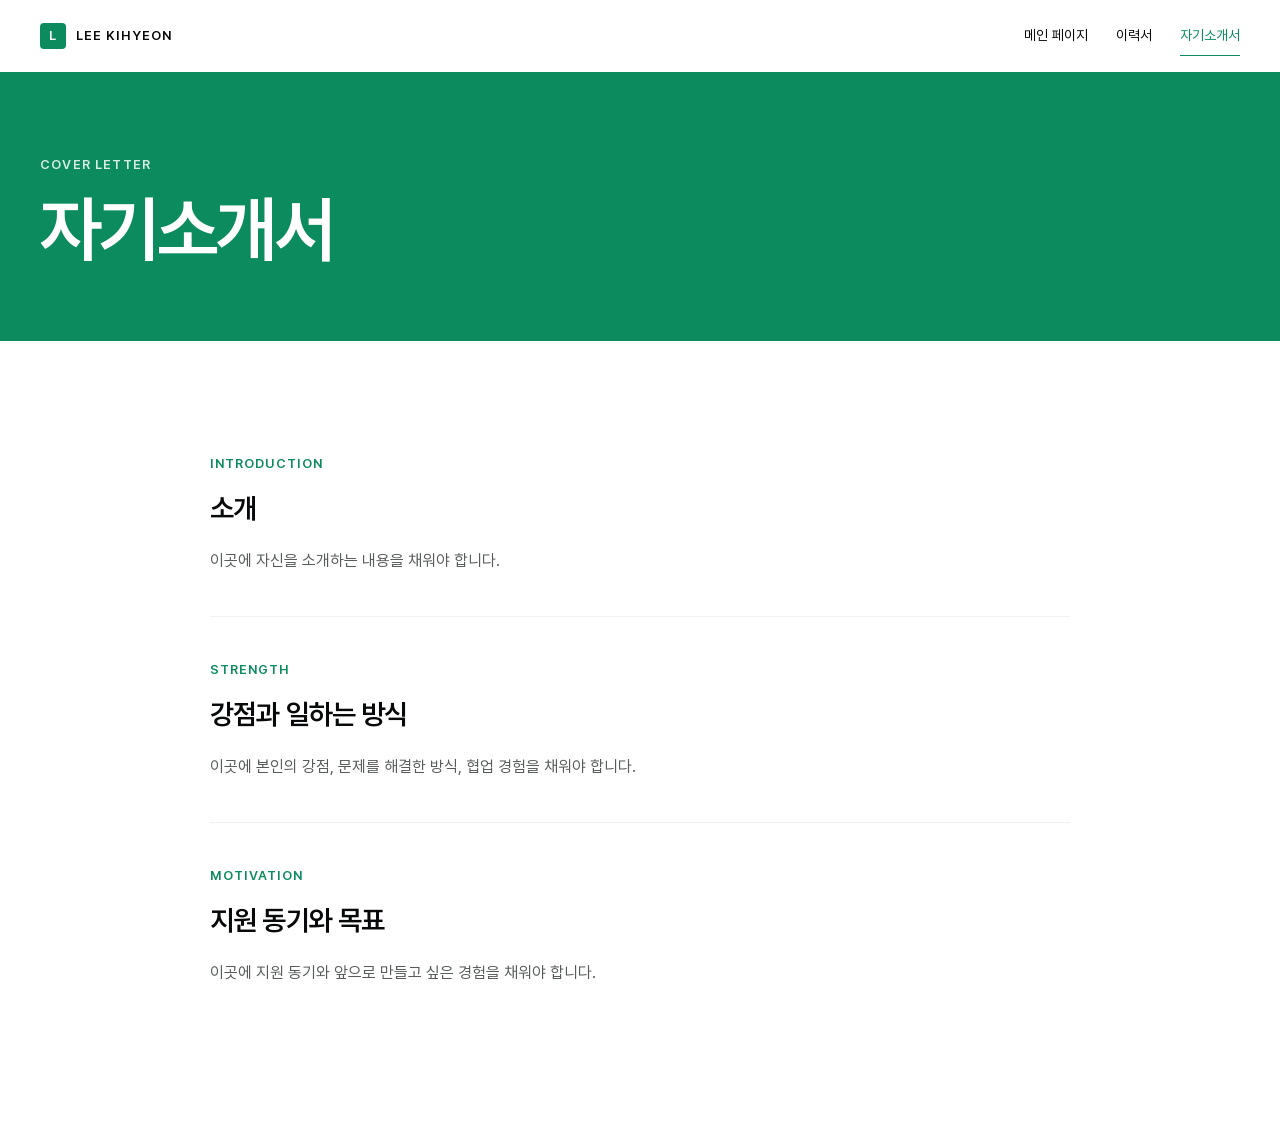
==== cover-letter.html @ 80e00951 "[MOD] 260908 두번째 섹션 수정 아이콘 추가" ====
<!doctype html>
<html lang="ko"><head><meta charset="utf-8"><meta name="viewport" content="width=device-width,initial-scale=1,viewport-fit=cover"><title>이기현 | 자기소개서</title><style>
@font-face{font-family:Pretendard;src:url("fonts/Pretendard-Regular.woff2") format("woff2");font-weight:400;font-display:swap}@font-face{font-family:Pretendard;src:url("fonts/Pretendard-SemiBold.woff2") format("woff2");font-weight:600;font-display:swap}:root{--mint:#0c8c5e;--ink:#08090a;--mist:#f2f2f2}*{box-sizing:border-box}html{-webkit-text-size-adjust:100%}body{margin:0;color:var(--ink);font:16px/1.7 Pretendard,-apple-system,BlinkMacSystemFont,"Apple SD Gothic Neo",sans-serif;word-break:keep-all}.topbar{position:sticky;top:0;z-index:4;display:flex;align-items:center;justify-content:space-between;height:72px;padding:0 max(24px,calc((100vw - 1200px)/2));background:#fff}.brand{display:flex;gap:10px;align-items:center;color:inherit;font-size:13px;font-weight:600;letter-spacing:.08em;text-decoration:none}.brand-mark{display:grid;place-items:center;width:26px;height:26px;border-radius:4px;background:var(--mint);color:#fff}nav{display:flex;gap:28px;font-size:14px;font-weight:500}nav a{padding:8px 0;border-bottom:1px solid transparent;color:inherit;text-decoration:none}nav a:hover,nav a.active{color:var(--mint);border-color:var(--mint)}.hero{padding:82px max(24px,calc((100vw - 1200px)/2)) 72px;background:var(--mint);color:#fff}.eyebrow{margin:0 0 14px;font-size:13px;font-weight:600;letter-spacing:.09em;opacity:.84}.hero h1{margin:0;font-size:clamp(44px,6vw,72px);line-height:1.1;letter-spacing:-.05em}.letter{max-width:860px;margin:0 auto;padding:112px 0}.chapter{padding:42px 0;border-top:1px solid var(--mist)}.chapter:first-child{padding-top:0;border-top:0}.chapter h2{margin:0 0 14px;font-size:28px;letter-spacing:-.03em}.chapter p{margin:0;color:#575b59}.tag{display:block;margin-bottom:10px;color:var(--mint);font-size:13px;font-weight:600;letter-spacing:.08em}@media(max-width:900px){.letter{margin:0 24px}}@media(max-width:640px){.topbar{height:62px;padding:0 20px}nav{gap:16px;font-size:13px}.hero{padding:70px 20px 56px}.letter{margin:0 20px;padding:76px 0}.chapter{padding:34px 0}}
</style></head><body>
<header class="topbar"><a class="brand" href="index.html"><span class="brand-mark">L</span><span>LEE KIHYEON</span></a><nav aria-label="페이지 이동"><a href="index.html">메인 페이지</a><a href="resume.html">이력서</a><a class="active" href="cover-letter.html">자기소개서</a></nav></header>
<main><section class="hero"><p class="eyebrow">COVER LETTER</p><h1>자기소개서</h1></section><article class="letter"><section class="chapter"><span class="tag">INTRODUCTION</span><h2>소개</h2><p>이곳에 자신을 소개하는 내용을 채워야 합니다.</p></section><section class="chapter"><span class="tag">STRENGTH</span><h2>강점과 일하는 방식</h2><p>이곳에 본인의 강점, 문제를 해결한 방식, 협업 경험을 채워야 합니다.</p></section><section class="chapter"><span class="tag">MOTIVATION</span><h2>지원 동기와 목표</h2><p>이곳에 지원 동기와 앞으로 만들고 싶은 경험을 채워야 합니다.</p></section></article></main></body></html>
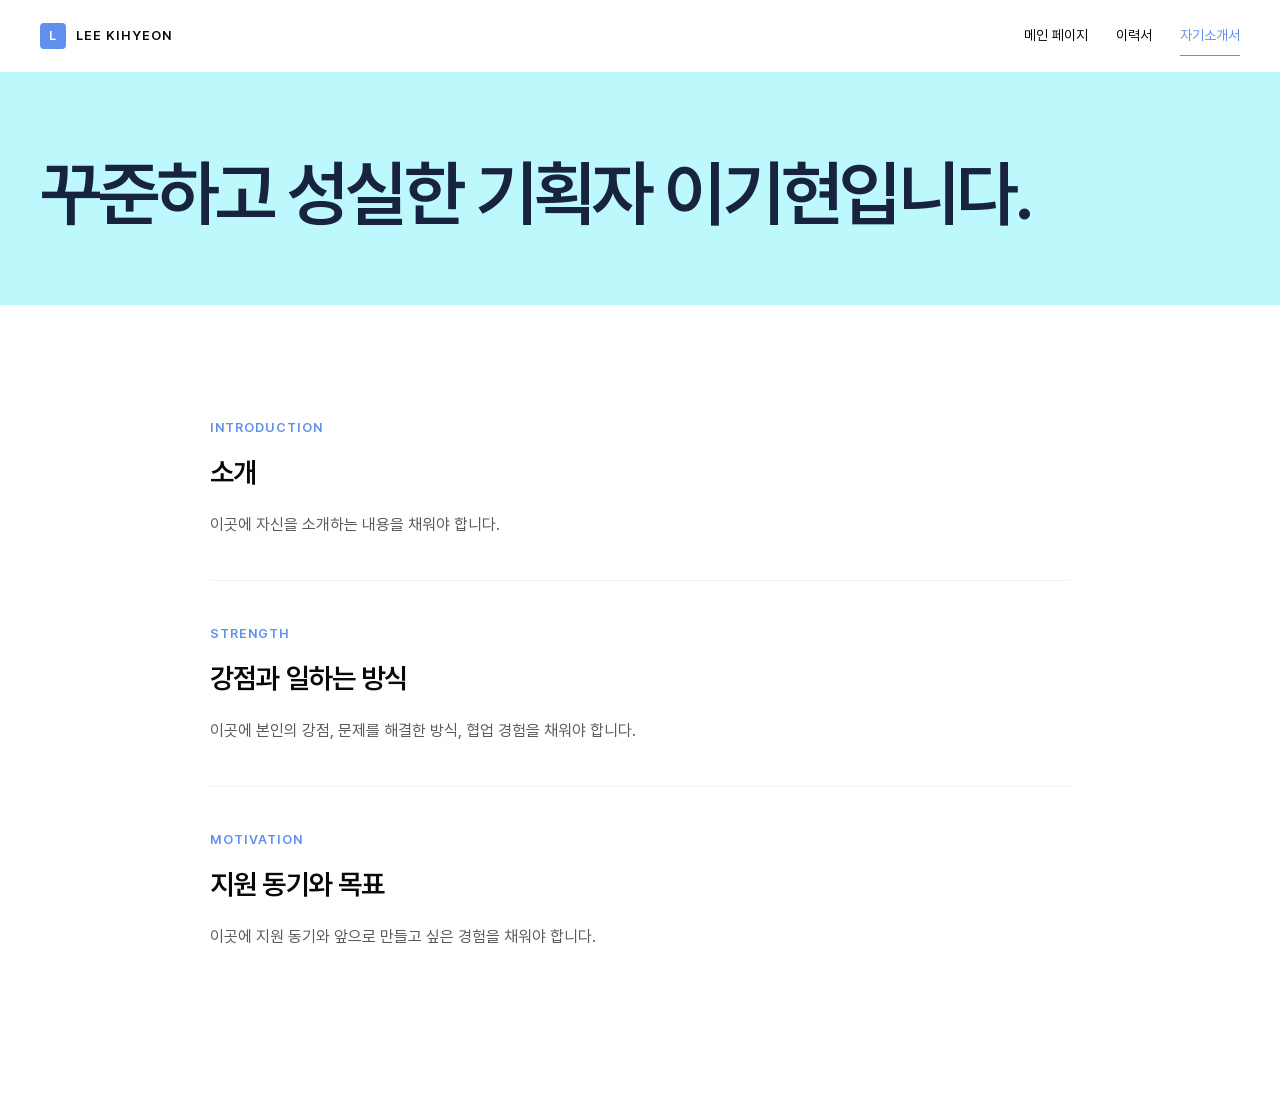
==== commit 43861dc9: "[ADD] 260908 인수인계 문서 추가 인수인계 내용 담은 문서 추가" ====
--- a/cover-letter.html
+++ b/cover-letter.html
@@ -1,6 +1,7 @@
 <!doctype html>
+<style>:root{--mint:#5F90F0}.hero{background:#BDF8FC;color:#17233F}.hero p:last-child{opacity:.72}</style>
 <html lang="ko"><head><meta charset="utf-8"><meta name="viewport" content="width=device-width,initial-scale=1,viewport-fit=cover"><title>이기현 | 자기소개서</title><style>
-@font-face{font-family:Pretendard;src:url("fonts/Pretendard-Regular.woff2") format("woff2");font-weight:400;font-display:swap}@font-face{font-family:Pretendard;src:url("fonts/Pretendard-SemiBold.woff2") format("woff2");font-weight:600;font-display:swap}:root{--mint:#0c8c5e;--ink:#08090a;--mist:#f2f2f2}*{box-sizing:border-box}html{-webkit-text-size-adjust:100%}body{margin:0;color:var(--ink);font:16px/1.7 Pretendard,-apple-system,BlinkMacSystemFont,"Apple SD Gothic Neo",sans-serif;word-break:keep-all}.topbar{position:sticky;top:0;z-index:4;display:flex;align-items:center;justify-content:space-between;height:72px;padding:0 max(24px,calc((100vw - 1200px)/2));background:#fff}.brand{display:flex;gap:10px;align-items:center;color:inherit;font-size:13px;font-weight:600;letter-spacing:.08em;text-decoration:none}.brand-mark{display:grid;place-items:center;width:26px;height:26px;border-radius:4px;background:var(--mint);color:#fff}nav{display:flex;gap:28px;font-size:14px;font-weight:500}nav a{padding:8px 0;border-bottom:1px solid transparent;color:inherit;text-decoration:none}nav a:hover,nav a.active{color:var(--mint);border-color:var(--mint)}.hero{padding:82px max(24px,calc((100vw - 1200px)/2)) 72px;background:var(--mint);color:#fff}.eyebrow{margin:0 0 14px;font-size:13px;font-weight:600;letter-spacing:.09em;opacity:.84}.hero h1{margin:0;font-size:clamp(44px,6vw,72px);line-height:1.1;letter-spacing:-.05em}.letter{max-width:860px;margin:0 auto;padding:112px 0}.chapter{padding:42px 0;border-top:1px solid var(--mist)}.chapter:first-child{padding-top:0;border-top:0}.chapter h2{margin:0 0 14px;font-size:28px;letter-spacing:-.03em}.chapter p{margin:0;color:#575b59}.tag{display:block;margin-bottom:10px;color:var(--mint);font-size:13px;font-weight:600;letter-spacing:.08em}@media(max-width:900px){.letter{margin:0 24px}}@media(max-width:640px){.topbar{height:62px;padding:0 20px}nav{gap:16px;font-size:13px}.hero{padding:70px 20px 56px}.letter{margin:0 20px;padding:76px 0}.chapter{padding:34px 0}}
-</style></head><body>
+@font-face{font-family:Pretendard;src:url("fonts/Pretendard-Regular.woff2") format("woff2");font-weight:400;font-display:swap}@font-face{font-family:Pretendard;src:url("fonts/Pretendard-SemiBold.woff2") format("woff2");font-weight:600;font-display:swap}:root{--mint:#5F90F0;--ink:#08090a;--mist:#f2f2f2}*{box-sizing:border-box}html{-webkit-text-size-adjust:100%}body{margin:0;color:var(--ink);font:16px/1.7 Pretendard,-apple-system,BlinkMacSystemFont,"Apple SD Gothic Neo",sans-serif;word-break:keep-all}.topbar{position:sticky;top:0;z-index:4;display:flex;align-items:center;justify-content:space-between;height:72px;padding:0 max(24px,calc((100vw - 1200px)/2));background:#fff}.brand{display:flex;gap:10px;align-items:center;color:inherit;font-size:13px;font-weight:600;letter-spacing:.08em;text-decoration:none}.brand-mark{display:grid;place-items:center;width:26px;height:26px;border-radius:4px;background:var(--mint);color:#fff}nav{display:flex;gap:28px;font-size:14px;font-weight:500}nav a{padding:8px 0;border-bottom:1px solid transparent;color:inherit;text-decoration:none}nav a:hover,nav a.active{color:var(--mint);border-color:var(--mint)}.hero{padding:82px max(24px,calc((100vw - 1200px)/2)) 72px;background:var(--mint);color:#fff}.eyebrow{margin:0 0 14px;font-size:13px;font-weight:600;letter-spacing:.09em;opacity:.84}.hero h1{margin:0;font-size:clamp(44px,6vw,72px);line-height:1.1;letter-spacing:-.05em}.letter{max-width:860px;margin:0 auto;padding:112px 0}.chapter{padding:42px 0;border-top:1px solid var(--mist)}.chapter:first-child{padding-top:0;border-top:0}.chapter h2{margin:0 0 14px;font-size:28px;letter-spacing:-.03em}.chapter p{margin:0;color:#575b59}.tag{display:block;margin-bottom:10px;color:var(--mint);font-size:13px;font-weight:600;letter-spacing:.08em}@media(max-width:900px){.letter{margin:0 24px}}@media(max-width:640px){.topbar{height:62px;padding:0 20px}nav{gap:16px;font-size:13px}.hero{padding:70px 20px 56px}.letter{margin:0 20px;padding:76px 0}.chapter{padding:34px 0}}
+.hero{background:#BDF8FC;color:#17233F}.hero p:last-child{opacity:.72}</style></head><body>
 <header class="topbar"><a class="brand" href="index.html"><span class="brand-mark">L</span><span>LEE KIHYEON</span></a><nav aria-label="페이지 이동"><a href="index.html">메인 페이지</a><a href="resume.html">이력서</a><a class="active" href="cover-letter.html">자기소개서</a></nav></header>
-<main><section class="hero"><p class="eyebrow">COVER LETTER</p><h1>자기소개서</h1></section><article class="letter"><section class="chapter"><span class="tag">INTRODUCTION</span><h2>소개</h2><p>이곳에 자신을 소개하는 내용을 채워야 합니다.</p></section><section class="chapter"><span class="tag">STRENGTH</span><h2>강점과 일하는 방식</h2><p>이곳에 본인의 강점, 문제를 해결한 방식, 협업 경험을 채워야 합니다.</p></section><section class="chapter"><span class="tag">MOTIVATION</span><h2>지원 동기와 목표</h2><p>이곳에 지원 동기와 앞으로 만들고 싶은 경험을 채워야 합니다.</p></section></article></main></body></html>
+<main><section class="hero"><h1>꾸준하고 성실한 기획자 이기현입니다.</h1></section><article class="letter"><section class="chapter"><span class="tag">INTRODUCTION</span><h2>소개</h2><p>이곳에 자신을 소개하는 내용을 채워야 합니다.</p></section><section class="chapter"><span class="tag">STRENGTH</span><h2>강점과 일하는 방식</h2><p>이곳에 본인의 강점, 문제를 해결한 방식, 협업 경험을 채워야 합니다.</p></section><section class="chapter"><span class="tag">MOTIVATION</span><h2>지원 동기와 목표</h2><p>이곳에 지원 동기와 앞으로 만들고 싶은 경험을 채워야 합니다.</p></section></article></main></body></html>
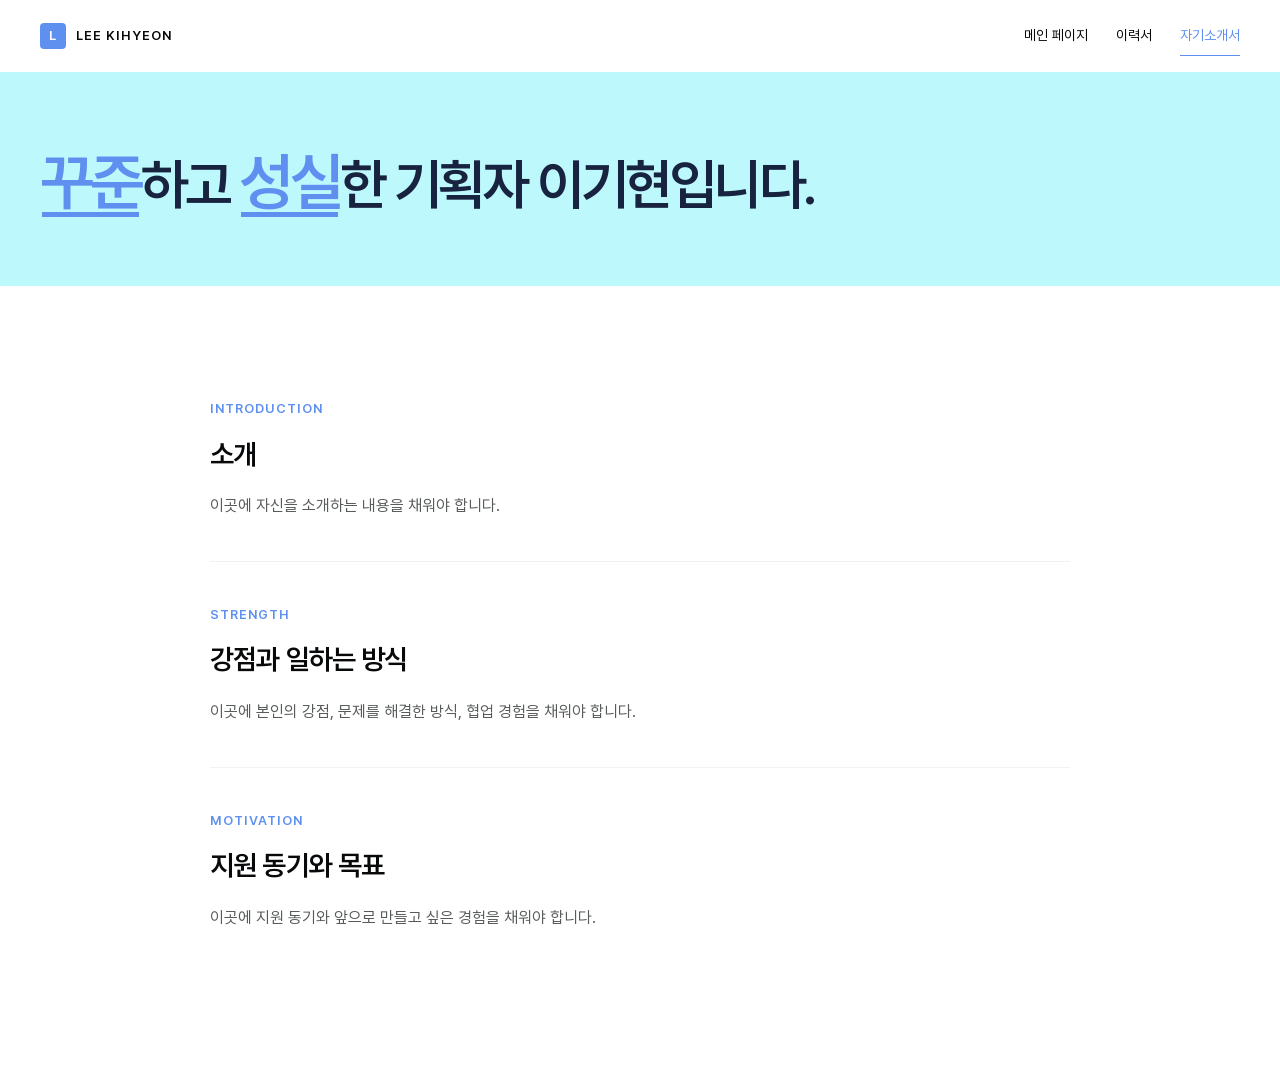
==== commit adf9399d: "[MOD] 260911 자기소개서 첫 문장 수정" ====
--- a/cover-letter.html
+++ b/cover-letter.html
@@ -2,6 +2,6 @@
 <style>:root{--mint:#5F90F0}.hero{background:#BDF8FC;color:#17233F}.hero p:last-child{opacity:.72}</style>
 <html lang="ko"><head><meta charset="utf-8"><meta name="viewport" content="width=device-width,initial-scale=1,viewport-fit=cover"><title>이기현 | 자기소개서</title><style>
 @font-face{font-family:Pretendard;src:url("fonts/Pretendard-Regular.woff2") format("woff2");font-weight:400;font-display:swap}@font-face{font-family:Pretendard;src:url("fonts/Pretendard-SemiBold.woff2") format("woff2");font-weight:600;font-display:swap}:root{--mint:#5F90F0;--ink:#08090a;--mist:#f2f2f2}*{box-sizing:border-box}html{-webkit-text-size-adjust:100%}body{margin:0;color:var(--ink);font:16px/1.7 Pretendard,-apple-system,BlinkMacSystemFont,"Apple SD Gothic Neo",sans-serif;word-break:keep-all}.topbar{position:sticky;top:0;z-index:4;display:flex;align-items:center;justify-content:space-between;height:72px;padding:0 max(24px,calc((100vw - 1200px)/2));background:#fff}.brand{display:flex;gap:10px;align-items:center;color:inherit;font-size:13px;font-weight:600;letter-spacing:.08em;text-decoration:none}.brand-mark{display:grid;place-items:center;width:26px;height:26px;border-radius:4px;background:var(--mint);color:#fff}nav{display:flex;gap:28px;font-size:14px;font-weight:500}nav a{padding:8px 0;border-bottom:1px solid transparent;color:inherit;text-decoration:none}nav a:hover,nav a.active{color:var(--mint);border-color:var(--mint)}.hero{padding:82px max(24px,calc((100vw - 1200px)/2)) 72px;background:var(--mint);color:#fff}.eyebrow{margin:0 0 14px;font-size:13px;font-weight:600;letter-spacing:.09em;opacity:.84}.hero h1{margin:0;font-size:clamp(44px,6vw,72px);line-height:1.1;letter-spacing:-.05em}.letter{max-width:860px;margin:0 auto;padding:112px 0}.chapter{padding:42px 0;border-top:1px solid var(--mist)}.chapter:first-child{padding-top:0;border-top:0}.chapter h2{margin:0 0 14px;font-size:28px;letter-spacing:-.03em}.chapter p{margin:0;color:#575b59}.tag{display:block;margin-bottom:10px;color:var(--mint);font-size:13px;font-weight:600;letter-spacing:.08em}@media(max-width:900px){.letter{margin:0 24px}}@media(max-width:640px){.topbar{height:62px;padding:0 20px}nav{gap:16px;font-size:13px}.hero{padding:70px 20px 56px}.letter{margin:0 20px;padding:76px 0}.chapter{padding:34px 0}}
-.hero{background:#BDF8FC;color:#17233F}.hero p:last-child{opacity:.72}</style></head><body>
+.hero{background:#BDF8FC;color:#17233F}.hero p:last-child{opacity:.72}.hero h1{max-width:none;font-size:clamp(15px,4.3vw,64px);font-weight:600;line-height:1.08;letter-spacing:-.065em;white-space:nowrap}.hero h1 em{position:relative;display:inline-block;color:#5F90F0;font-size:calc(1em + 8px);font-style:normal;line-height:.9}.hero h1 em:after{position:absolute;right:2px;bottom:-6px;left:2px;height:5px;background:#5F90F0;content:""}</style></head><body>
 <header class="topbar"><a class="brand" href="index.html"><span class="brand-mark">L</span><span>LEE KIHYEON</span></a><nav aria-label="페이지 이동"><a href="index.html">메인 페이지</a><a href="resume.html">이력서</a><a class="active" href="cover-letter.html">자기소개서</a></nav></header>
-<main><section class="hero"><h1>꾸준하고 성실한 기획자 이기현입니다.</h1></section><article class="letter"><section class="chapter"><span class="tag">INTRODUCTION</span><h2>소개</h2><p>이곳에 자신을 소개하는 내용을 채워야 합니다.</p></section><section class="chapter"><span class="tag">STRENGTH</span><h2>강점과 일하는 방식</h2><p>이곳에 본인의 강점, 문제를 해결한 방식, 협업 경험을 채워야 합니다.</p></section><section class="chapter"><span class="tag">MOTIVATION</span><h2>지원 동기와 목표</h2><p>이곳에 지원 동기와 앞으로 만들고 싶은 경험을 채워야 합니다.</p></section></article></main></body></html>
+<main><section class="hero"><h1><em>꾸준</em>하고 <em>성실</em>한 기획자 이기현입니다.</h1></section><article class="letter"><section class="chapter"><span class="tag">INTRODUCTION</span><h2>소개</h2><p>이곳에 자신을 소개하는 내용을 채워야 합니다.</p></section><section class="chapter"><span class="tag">STRENGTH</span><h2>강점과 일하는 방식</h2><p>이곳에 본인의 강점, 문제를 해결한 방식, 협업 경험을 채워야 합니다.</p></section><section class="chapter"><span class="tag">MOTIVATION</span><h2>지원 동기와 목표</h2><p>이곳에 지원 동기와 앞으로 만들고 싶은 경험을 채워야 합니다.</p></section></article></main></body></html>
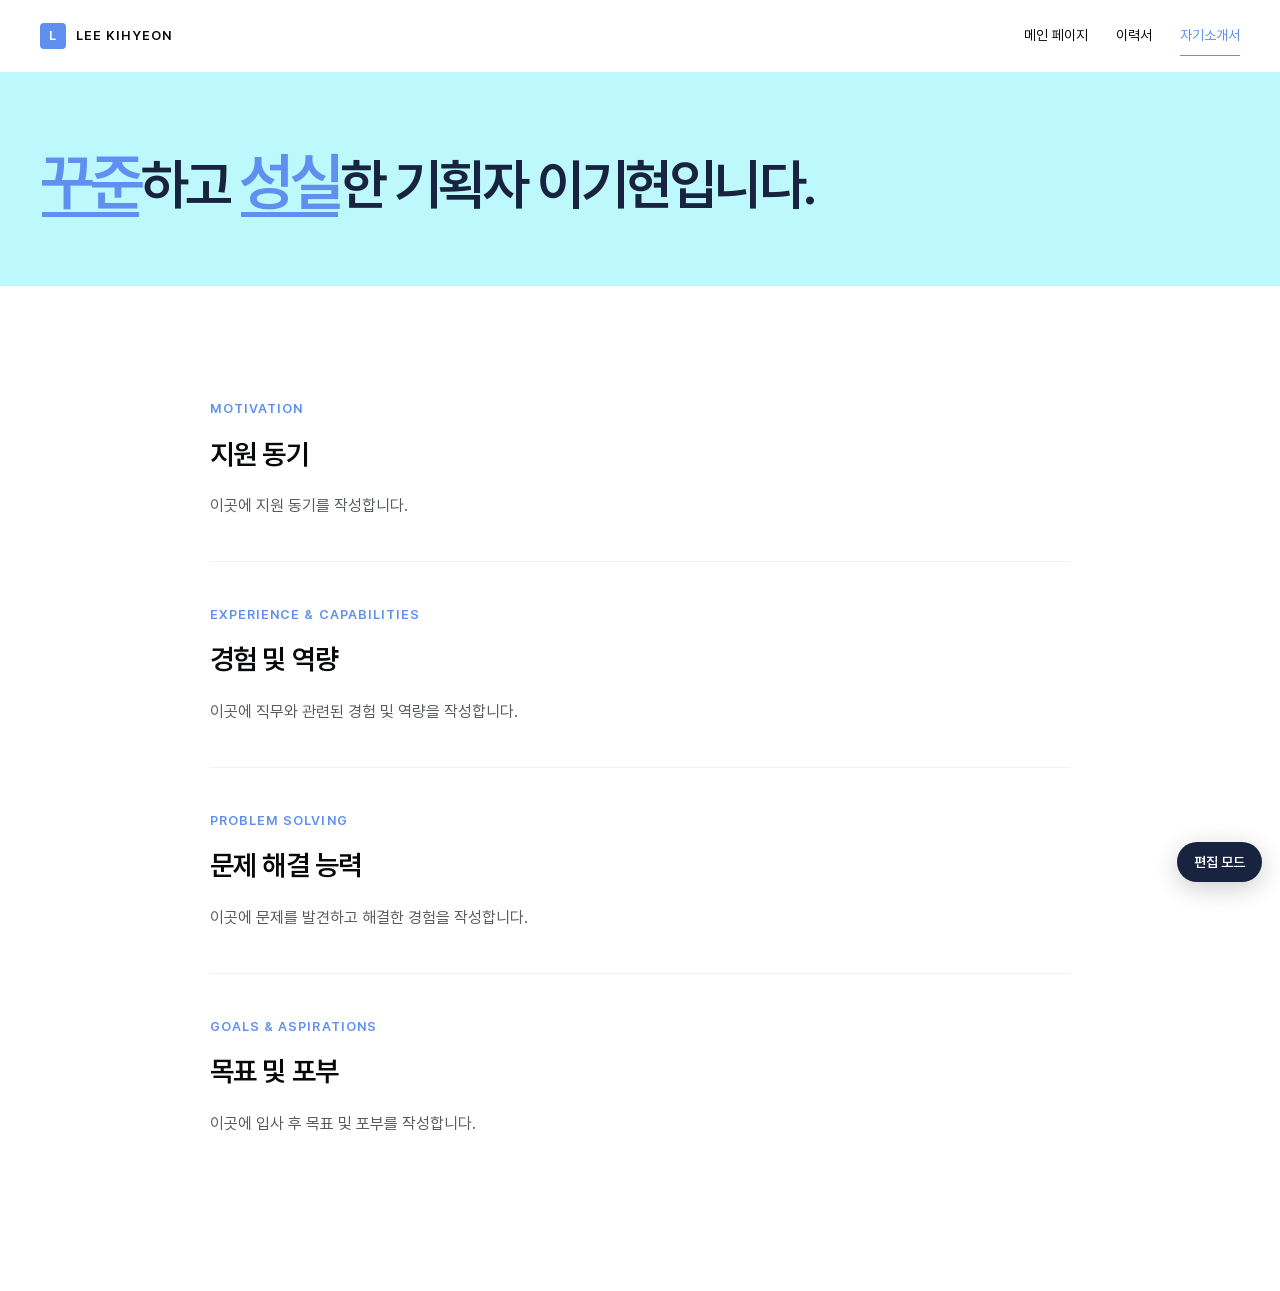
==== commit b77f3960: "[ADD] 260911 편집모드" ====
--- a/cover-letter.html
+++ b/cover-letter.html
@@ -2,6 +2,6 @@
 <style>:root{--mint:#5F90F0}.hero{background:#BDF8FC;color:#17233F}.hero p:last-child{opacity:.72}</style>
 <html lang="ko"><head><meta charset="utf-8"><meta name="viewport" content="width=device-width,initial-scale=1,viewport-fit=cover"><title>이기현 | 자기소개서</title><style>
 @font-face{font-family:Pretendard;src:url("fonts/Pretendard-Regular.woff2") format("woff2");font-weight:400;font-display:swap}@font-face{font-family:Pretendard;src:url("fonts/Pretendard-SemiBold.woff2") format("woff2");font-weight:600;font-display:swap}:root{--mint:#5F90F0;--ink:#08090a;--mist:#f2f2f2}*{box-sizing:border-box}html{-webkit-text-size-adjust:100%}body{margin:0;color:var(--ink);font:16px/1.7 Pretendard,-apple-system,BlinkMacSystemFont,"Apple SD Gothic Neo",sans-serif;word-break:keep-all}.topbar{position:sticky;top:0;z-index:4;display:flex;align-items:center;justify-content:space-between;height:72px;padding:0 max(24px,calc((100vw - 1200px)/2));background:#fff}.brand{display:flex;gap:10px;align-items:center;color:inherit;font-size:13px;font-weight:600;letter-spacing:.08em;text-decoration:none}.brand-mark{display:grid;place-items:center;width:26px;height:26px;border-radius:4px;background:var(--mint);color:#fff}nav{display:flex;gap:28px;font-size:14px;font-weight:500}nav a{padding:8px 0;border-bottom:1px solid transparent;color:inherit;text-decoration:none}nav a:hover,nav a.active{color:var(--mint);border-color:var(--mint)}.hero{padding:82px max(24px,calc((100vw - 1200px)/2)) 72px;background:var(--mint);color:#fff}.eyebrow{margin:0 0 14px;font-size:13px;font-weight:600;letter-spacing:.09em;opacity:.84}.hero h1{margin:0;font-size:clamp(44px,6vw,72px);line-height:1.1;letter-spacing:-.05em}.letter{max-width:860px;margin:0 auto;padding:112px 0}.chapter{padding:42px 0;border-top:1px solid var(--mist)}.chapter:first-child{padding-top:0;border-top:0}.chapter h2{margin:0 0 14px;font-size:28px;letter-spacing:-.03em}.chapter p{margin:0;color:#575b59}.tag{display:block;margin-bottom:10px;color:var(--mint);font-size:13px;font-weight:600;letter-spacing:.08em}@media(max-width:900px){.letter{margin:0 24px}}@media(max-width:640px){.topbar{height:62px;padding:0 20px}nav{gap:16px;font-size:13px}.hero{padding:70px 20px 56px}.letter{margin:0 20px;padding:76px 0}.chapter{padding:34px 0}}
-.hero{background:#BDF8FC;color:#17233F}.hero p:last-child{opacity:.72}.hero h1{max-width:none;font-size:clamp(15px,4.3vw,64px);font-weight:600;line-height:1.08;letter-spacing:-.065em;white-space:nowrap}.hero h1 em{position:relative;display:inline-block;color:#5F90F0;font-size:calc(1em + 8px);font-style:normal;line-height:.9}.hero h1 em:after{position:absolute;right:2px;bottom:-6px;left:2px;height:5px;background:#5F90F0;content:""}</style></head><body>
+.hero{background:#BDF8FC;color:#17233F}.hero p:last-child{opacity:.72}.hero h1{max-width:none;font-size:clamp(15px,4.3vw,64px);font-weight:600;line-height:1.08;letter-spacing:-.065em;white-space:nowrap}.hero h1 em{position:relative;display:inline-block;color:#5F90F0;font-size:calc(1em + 8px);font-style:normal;line-height:.9}.hero h1 em:after{position:absolute;right:2px;bottom:-6px;left:2px;height:5px;background:#5F90F0;content:""}</style><link rel="stylesheet" href="editor.css"></head><body>
 <header class="topbar"><a class="brand" href="index.html"><span class="brand-mark">L</span><span>LEE KIHYEON</span></a><nav aria-label="페이지 이동"><a href="index.html">메인 페이지</a><a href="resume.html">이력서</a><a class="active" href="cover-letter.html">자기소개서</a></nav></header>
-<main><section class="hero"><h1><em>꾸준</em>하고 <em>성실</em>한 기획자 이기현입니다.</h1></section><article class="letter"><section class="chapter"><span class="tag">INTRODUCTION</span><h2>소개</h2><p>이곳에 자신을 소개하는 내용을 채워야 합니다.</p></section><section class="chapter"><span class="tag">STRENGTH</span><h2>강점과 일하는 방식</h2><p>이곳에 본인의 강점, 문제를 해결한 방식, 협업 경험을 채워야 합니다.</p></section><section class="chapter"><span class="tag">MOTIVATION</span><h2>지원 동기와 목표</h2><p>이곳에 지원 동기와 앞으로 만들고 싶은 경험을 채워야 합니다.</p></section></article></main></body></html>
+<main><section class="hero"><h1><em>꾸준</em>하고 <em>성실</em>한 기획자 이기현입니다.</h1></section><article class="letter"><section class="chapter"><span class="tag">MOTIVATION</span><h2>지원 동기</h2><p>이곳에 지원 동기를 작성합니다.</p></section><section class="chapter"><span class="tag">EXPERIENCE &amp; CAPABILITIES</span><h2>경험 및 역량</h2><p>이곳에 직무와 관련된 경험 및 역량을 작성합니다.</p></section><section class="chapter"><span class="tag">PROBLEM SOLVING</span><h2>문제 해결 능력</h2><p>이곳에 문제를 발견하고 해결한 경험을 작성합니다.</p></section><section class="chapter"><span class="tag">GOALS &amp; ASPIRATIONS</span><h2>목표 및 포부</h2><p>이곳에 입사 후 목표 및 포부를 작성합니다.</p></section></article></main><script src="editor.js"></script></body></html>
--- a/editor.css
+++ b/editor.css
@@ -0,0 +1 @@
+.editor-toggle{position:fixed;right:18px;bottom:18px;z-index:10001;padding:12px 17px;border:0;border-radius:999px;background:#17233f;color:#fff;font:600 14px Pretendard,sans-serif;box-shadow:0 6px 24px #0003;cursor:pointer}.editor-panel{position:fixed;right:18px;bottom:72px;z-index:10000;display:none;width:min(370px,calc(100vw - 24px));max-height:calc(100vh - 96px);overflow:auto;padding:16px;border:1px solid #d9e3f6;border-radius:15px;background:#fffe;box-shadow:0 16px 45px #17233f33;color:#17233f;font:14px/1.35 Pretendard,sans-serif}.editor-on .editor-panel{display:block}.editor-head{display:flex;justify-content:space-between;gap:10px}.editor-controls{display:grid;grid-template-columns:repeat(3,1fr);gap:8px;margin-top:11px;padding-top:11px;border-top:1px solid #e5eaf3}.editor-panel button,.editor-panel input,.editor-panel select{box-sizing:border-box;width:100%;height:36px;border:1px solid #cbd7eb;border-radius:8px;background:#fff;color:#17233f;font:inherit}.editor-panel button{cursor:pointer}.editor-panel label{display:grid;gap:3px;color:#667085;font-size:11px}.editor-panel input[type=color]{padding:3px}.editor-panel input[type=file]{display:none}.editor-help,.editor-message{margin:9px 0 0;color:#667085;font-size:11px}.editor-message{min-height:15px;color:#356fdc}.editor-on [data-editable]{outline:1px dashed #5f90f077;outline-offset:3px;cursor:text}.editor-on .editor-selected{outline:3px solid #5f90f0!important;outline-offset:4px!important}.editor-on .editor-layout{resize:both;overflow:auto}.editor-image{display:block;max-width:100%;height:auto;margin:12px 0}.editor-danger{color:#b42318!important}@media(max-width:640px){.editor-toggle{right:12px;bottom:12px}.editor-panel{right:12px;bottom:64px}}
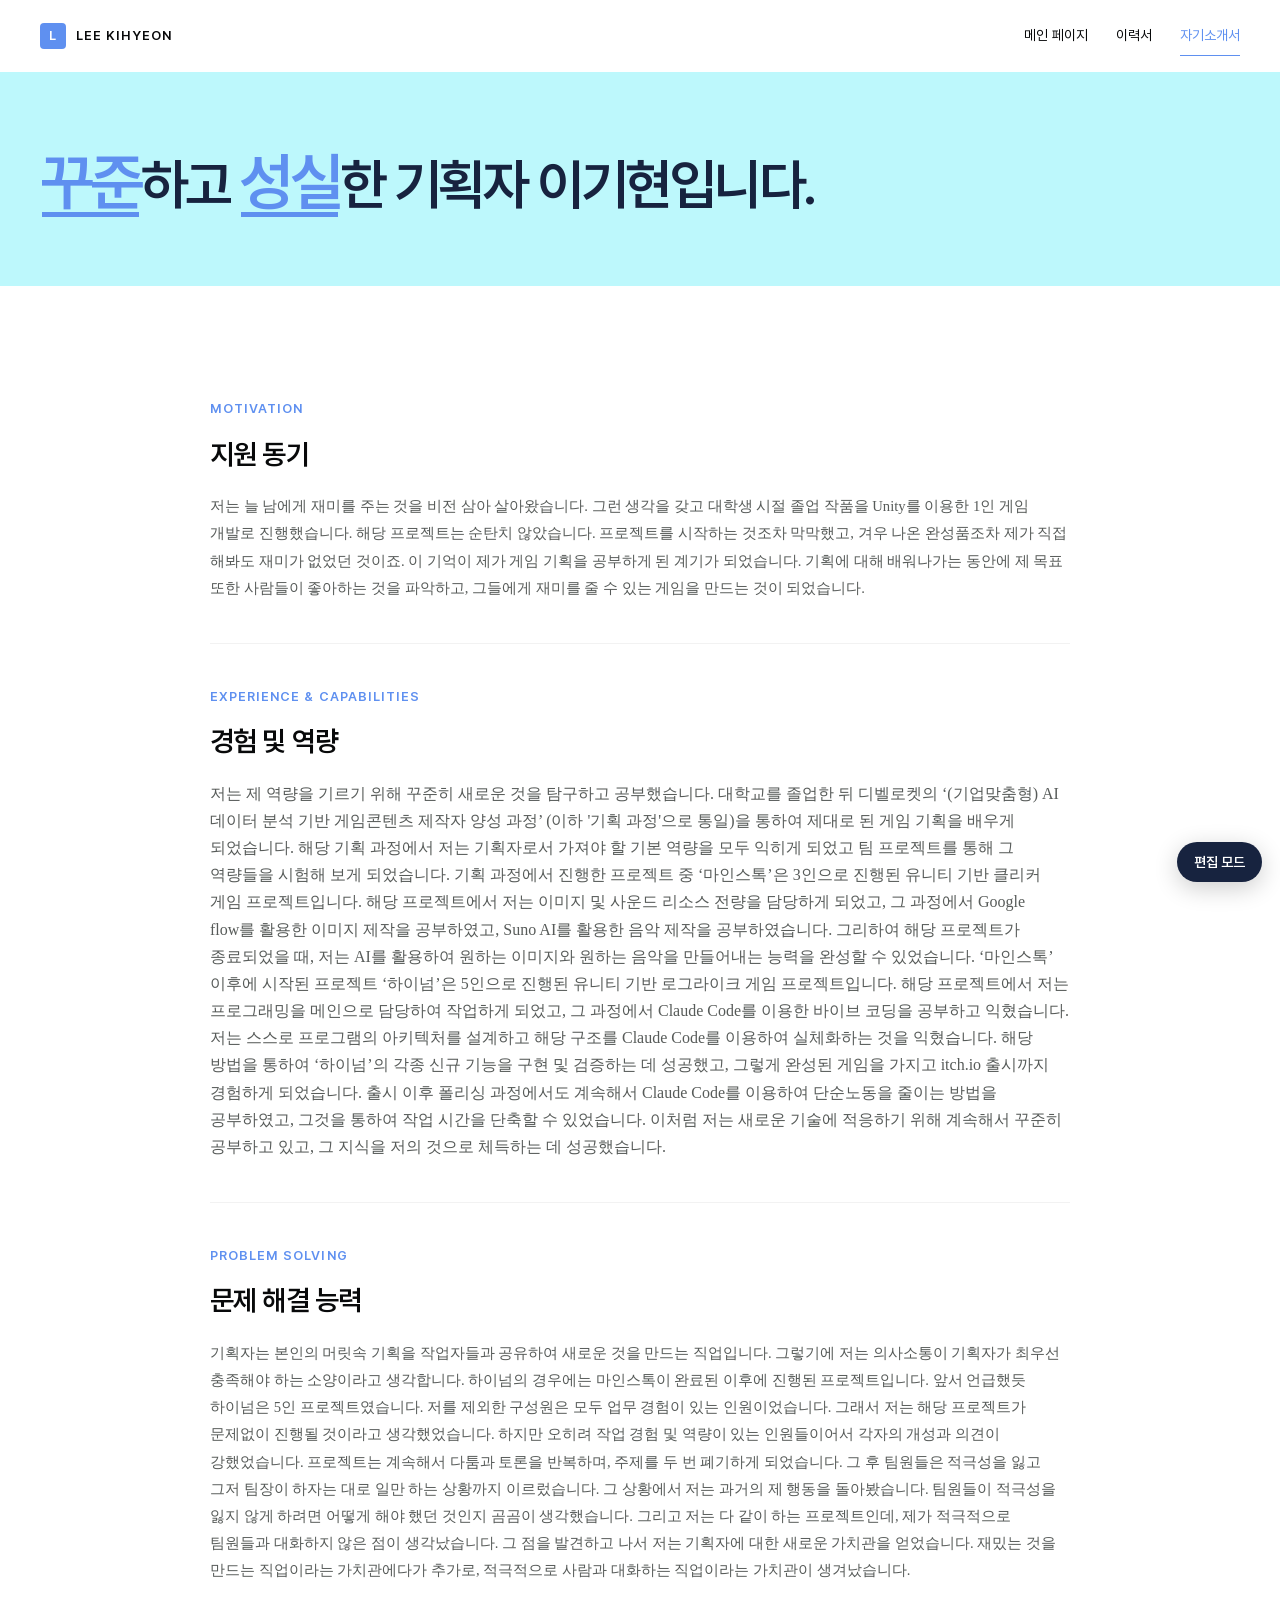
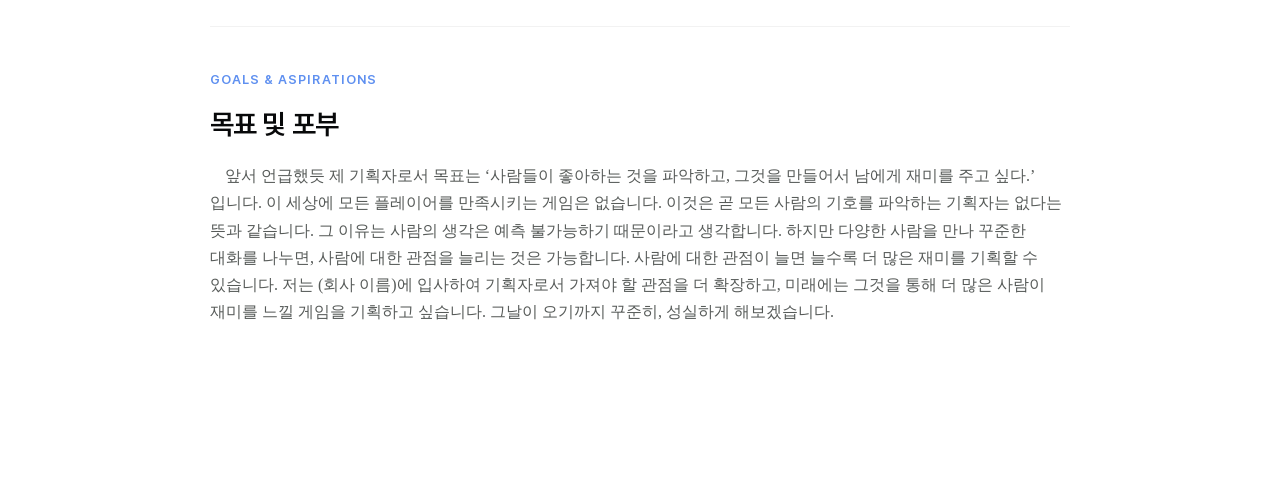
==== commit e2b4280f: "[ADD] 260911 편집모드 추가" ====
--- a/cover-letter.html
+++ b/cover-letter.html
@@ -1,7 +1,49 @@
 <!doctype html>
-<style>:root{--mint:#5F90F0}.hero{background:#BDF8FC;color:#17233F}.hero p:last-child{opacity:.72}</style>
-<html lang="ko"><head><meta charset="utf-8"><meta name="viewport" content="width=device-width,initial-scale=1,viewport-fit=cover"><title>이기현 | 자기소개서</title><style>
+<html lang="ko"><head><style>:root{--mint:#5F90F0}.hero{background:#BDF8FC;color:#17233F}.hero p:last-child{opacity:.72}</style>
+<meta charset="utf-8"><meta name="viewport" content="width=device-width,initial-scale=1,viewport-fit=cover"><title>이기현 | 자기소개서</title><style>
 @font-face{font-family:Pretendard;src:url("fonts/Pretendard-Regular.woff2") format("woff2");font-weight:400;font-display:swap}@font-face{font-family:Pretendard;src:url("fonts/Pretendard-SemiBold.woff2") format("woff2");font-weight:600;font-display:swap}:root{--mint:#5F90F0;--ink:#08090a;--mist:#f2f2f2}*{box-sizing:border-box}html{-webkit-text-size-adjust:100%}body{margin:0;color:var(--ink);font:16px/1.7 Pretendard,-apple-system,BlinkMacSystemFont,"Apple SD Gothic Neo",sans-serif;word-break:keep-all}.topbar{position:sticky;top:0;z-index:4;display:flex;align-items:center;justify-content:space-between;height:72px;padding:0 max(24px,calc((100vw - 1200px)/2));background:#fff}.brand{display:flex;gap:10px;align-items:center;color:inherit;font-size:13px;font-weight:600;letter-spacing:.08em;text-decoration:none}.brand-mark{display:grid;place-items:center;width:26px;height:26px;border-radius:4px;background:var(--mint);color:#fff}nav{display:flex;gap:28px;font-size:14px;font-weight:500}nav a{padding:8px 0;border-bottom:1px solid transparent;color:inherit;text-decoration:none}nav a:hover,nav a.active{color:var(--mint);border-color:var(--mint)}.hero{padding:82px max(24px,calc((100vw - 1200px)/2)) 72px;background:var(--mint);color:#fff}.eyebrow{margin:0 0 14px;font-size:13px;font-weight:600;letter-spacing:.09em;opacity:.84}.hero h1{margin:0;font-size:clamp(44px,6vw,72px);line-height:1.1;letter-spacing:-.05em}.letter{max-width:860px;margin:0 auto;padding:112px 0}.chapter{padding:42px 0;border-top:1px solid var(--mist)}.chapter:first-child{padding-top:0;border-top:0}.chapter h2{margin:0 0 14px;font-size:28px;letter-spacing:-.03em}.chapter p{margin:0;color:#575b59}.tag{display:block;margin-bottom:10px;color:var(--mint);font-size:13px;font-weight:600;letter-spacing:.08em}@media(max-width:900px){.letter{margin:0 24px}}@media(max-width:640px){.topbar{height:62px;padding:0 20px}nav{gap:16px;font-size:13px}.hero{padding:70px 20px 56px}.letter{margin:0 20px;padding:76px 0}.chapter{padding:34px 0}}
-.hero{background:#BDF8FC;color:#17233F}.hero p:last-child{opacity:.72}.hero h1{max-width:none;font-size:clamp(15px,4.3vw,64px);font-weight:600;line-height:1.08;letter-spacing:-.065em;white-space:nowrap}.hero h1 em{position:relative;display:inline-block;color:#5F90F0;font-size:calc(1em + 8px);font-style:normal;line-height:.9}.hero h1 em:after{position:absolute;right:2px;bottom:-6px;left:2px;height:5px;background:#5F90F0;content:""}</style><link rel="stylesheet" href="editor.css"></head><body>
+.hero{background:#BDF8FC;color:#17233F}.hero p:last-child{opacity:.72}.hero h1{max-width:none;font-size:clamp(15px,4.3vw,64px);font-weight:600;line-height:1.08;letter-spacing:-.065em;white-space:nowrap}.hero h1 em{position:relative;display:inline-block;color:#5F90F0;font-size:calc(1em + 8px);font-style:normal;line-height:.9}.hero h1 em:after{position:absolute;right:2px;bottom:-6px;left:2px;height:5px;background:#5F90F0;content:""}</style><link rel="stylesheet" href="editor.css"></head><body class="">
 <header class="topbar"><a class="brand" href="index.html"><span class="brand-mark">L</span><span>LEE KIHYEON</span></a><nav aria-label="페이지 이동"><a href="index.html">메인 페이지</a><a href="resume.html">이력서</a><a class="active" href="cover-letter.html">자기소개서</a></nav></header>
-<main><section class="hero"><h1><em>꾸준</em>하고 <em>성실</em>한 기획자 이기현입니다.</h1></section><article class="letter"><section class="chapter"><span class="tag">MOTIVATION</span><h2>지원 동기</h2><p>이곳에 지원 동기를 작성합니다.</p></section><section class="chapter"><span class="tag">EXPERIENCE &amp; CAPABILITIES</span><h2>경험 및 역량</h2><p>이곳에 직무와 관련된 경험 및 역량을 작성합니다.</p></section><section class="chapter"><span class="tag">PROBLEM SOLVING</span><h2>문제 해결 능력</h2><p>이곳에 문제를 발견하고 해결한 경험을 작성합니다.</p></section><section class="chapter"><span class="tag">GOALS &amp; ASPIRATIONS</span><h2>목표 및 포부</h2><p>이곳에 입사 후 목표 및 포부를 작성합니다.</p></section></article></main><script src="editor.js"></script></body></html>
+<main><section class="hero"><h1><em>꾸준</em>하고 <em>성실</em>한 기획자 이기현입니다.</h1></section><article class="letter"><section class="chapter"><span class="tag">MOTIVATION</span><h2>지원 동기</h2><p class=""><span style="font-size:11.0pt;mso-bidi-font-size:12.0pt;
+font-family:&quot;Noto Sans KR&quot;;mso-bidi-font-family:&quot;Times New Roman&quot;;mso-bidi-theme-font:
+minor-bidi;mso-ansi-language:EN-US;mso-fareast-language:KO;mso-bidi-language:
+AR-SA">저는 늘 남에게 재미를 주는 것을 비전 삼아 살아왔습니다<span lang="EN-US">. </span>그런 생각을 갖고 대학생 시절
+졸업 작품을<span lang="EN-US"> Unity</span>를 이용한<span lang="EN-US"> 1</span>인 게임 개발로 진행했습니다<span lang="EN-US">. </span>해당 프로젝트는 순탄치 않았습니다<span lang="EN-US">. </span>프로젝트를 시작하는 것조차 막막했고<span lang="EN-US">, </span>겨우 나온 완성품조차 제가 직접 해봐도 재미가 없었던 것이죠<span lang="EN-US">. </span>이
+기억이 제가 게임 기획을 공부하게 된 계기가 되었습니다<span lang="EN-US">. </span>기획에 대해 배워나가는 동안에 제 목표 또한
+사람들이 좋아하는 것을 파악하고<span lang="EN-US">, </span>그들에게 재미를 줄 수 있는 게임을 만드는 것이 되었습니다<span lang="EN-US">.</span></span></p></section><section class="chapter"><span class="tag">EXPERIENCE &amp; CAPABILITIES</span><h2 class="">경험 및 역량</h2><p class=""><p class="MsoNormal"><span style="font-family:&quot;Noto Sans KR&quot;">저는 제 역량을 기르기 위해 꾸준히
+새로운 것을 탐구하고 공부했습니다<span lang="EN-US">. </span>대학교를 졸업한 뒤 디벨로켓의 <span lang="EN-US">‘(</span>기업맞춤형<span lang="EN-US">) AI </span>데이터 분석 기반 게임콘텐츠 제작자 양성 과정<span lang="EN-US">’ (</span>이하<span lang="EN-US"> '</span>기획 과정<span lang="EN-US">'</span>으로 통일<span lang="EN-US">)</span>을
+통하여 제대로 된 게임 기획을 배우게 되었습니다<span lang="EN-US">. </span>해당 기획 과정에서 저는 기획자로서 가져야 할 기본
+역량을 모두 익히게 되었고 팀 프로젝트를 통해 그 역량들을 시험해 보게 되었습니다<span lang="EN-US">. </span>기획 과정에서 진행한
+프로젝트 중 <span lang="EN-US">‘</span>마인스톡<span lang="EN-US">’</span>은<span lang="EN-US">
+3</span>인으로 진행된 유니티 기반 클리커 게임 프로젝트입니다<span lang="EN-US">. </span>해당 프로젝트에서 저는 이미지
+및 사운드 리소스 전량을 담당하게 되었고<span lang="EN-US">, </span>그 과정에서<span lang="EN-US"> Google
+flow</span>를 활용한 이미지 제작을 공부하였고<span lang="EN-US">, Suno AI</span>를 활용한 음악 제작을 공부하였습니다<span lang="EN-US">. </span>그리하여 해당 프로젝트가 종료되었을 때<span lang="EN-US">, </span>저는<span lang="EN-US"> AI</span>를 활용하여 원하는 이미지와 원하는 음악을 만들어내는 능력을 완성할 수 있었습니다<span lang="EN-US">. ‘</span>마인스톡<span lang="EN-US">’ </span>이후에 시작된 프로젝트 <span lang="EN-US">‘</span>하이넘<span lang="EN-US">’</span>은<span lang="EN-US"> 5</span>인으로 진행된
+유니티 기반 로그라이크 게임 프로젝트입니다<span lang="EN-US">. </span>해당 프로젝트에서 저는 프로그래밍을 메인으로 담당하여 작업하게
+되었고<span lang="EN-US">, </span>그 과정에서<span lang="EN-US"> Claude Code</span>를 이용한 바이브
+코딩을 공부하고 익혔습니다<span lang="EN-US">. </span>저는 스스로 프로그램의 아키텍처를 설계하고 해당 구조를<span lang="EN-US"> Claude Code</span>를 이용하여 실체화하는 것을 익혔습니다<span lang="EN-US">. </span>해당
+방법을 통하여 <span lang="EN-US">‘</span>하이넘<span lang="EN-US">’</span>의 각종 신규 기능을 구현 및 검증하는
+데 성공했고<span lang="EN-US">, </span>그렇게 완성된 게임을 가지고<span lang="EN-US"> itch.io </span>출시까지
+경험하게 되었습니다<span lang="EN-US">. </span>출시 이후 폴리싱 과정에서도 계속해서<span lang="EN-US">
+Claude Code</span>를 이용하여 단순노동을 줄이는 방법을 공부하였고<span lang="EN-US">, </span>그것을 통하여 작업
+시간을 단축할 수 있었습니다<span lang="EN-US">. </span>이처럼 저는 새로운 기술에 적응하기 위해 계속해서 꾸준히 공부하고 있고<span lang="EN-US">, </span>그 지식을 저의 것으로 체득하는 데 성공했습니다<span lang="EN-US">.<o:p></o:p></span></span></p></p></section><section class="chapter"><span class="tag">PROBLEM SOLVING</span><h2>문제 해결 능력</h2><p class=""><span style="font-size:11.0pt;mso-bidi-font-size:12.0pt;
+font-family:&quot;Noto Sans KR&quot;;mso-bidi-font-family:&quot;Times New Roman&quot;;mso-bidi-theme-font:
+minor-bidi;mso-ansi-language:EN-US;mso-fareast-language:KO;mso-bidi-language:
+AR-SA">기획자는 본인의 머릿속 기획을 작업자들과 공유하여 새로운 것을 만드는 직업입니다<span lang="EN-US">. </span>그렇기에
+저는 의사소통이 기획자가 최우선 충족해야 하는 소양이라고 생각합니다<span lang="EN-US">. </span>하이넘의 경우에는 마인스톡이 완료된
+이후에 진행된 프로젝트입니다<span lang="EN-US">. </span>앞서 언급했듯 하이넘은<span lang="EN-US"> 5</span>인
+프로젝트였습니다<span lang="EN-US">. </span>저를 제외한 구성원은 모두 업무 경험이 있는 인원이었습니다<span lang="EN-US">. </span>그래서 저는 해당 프로젝트가 문제없이 진행될 것이라고 생각했었습니다<span lang="EN-US">. </span>하지만
+오히려 작업 경험 및 역량이 있는 인원들이어서 각자의 개성과 의견이 강했었습니다<span lang="EN-US">. </span>프로젝트는 계속해서
+다툼과 토론을 반복하며<span lang="EN-US">, </span>주제를 두 번 폐기하게 되었습니다<span lang="EN-US">. </span>그
+후 팀원들은 적극성을 잃고 그저 팀장이 하자는 대로 일만 하는 상황까지 이르렀습니다<span lang="EN-US">. </span>그 상황에서 저는
+과거의 제 행동을 돌아봤습니다<span lang="EN-US">. </span>팀원들이 적극성을 잃지 않게 하려면 어떻게 해야 했던 것인지 곰곰이
+생각했습니다<span lang="EN-US">. </span>그리고 저는 다 같이 하는 프로젝트인데<span lang="EN-US">, </span>제가
+적극적으로 팀원들과 대화하지 않은 점이 생각났습니다<span lang="EN-US">. </span>그 점을 발견하고 나서 저는 기획자에 대한 새로운
+가치관을 얻었습니다<span lang="EN-US">. </span>재밌는 것을 만드는 직업이라는 가치관에다가 추가로<span lang="EN-US">, </span>적극적으로 사람과 대화하는 직업이라는 가치관이 생겨났습니다<span lang="EN-US">.</span></span></p></section><section class="chapter"><span class="tag">GOALS &amp; ASPIRATIONS</span><h2>목표 및 포부</h2><p><p class="MsoNormal" style="text-indent:11.0pt;mso-char-indent-count:1.0"><span style="font-family:&quot;Noto Sans KR&quot;">앞서 언급했듯 제 기획자로서 목표는 <span lang="EN-US">‘</span>사람들이
+좋아하는 것을 파악하고<span lang="EN-US">, </span>그것을 만들어서 남에게 재미를 주고 싶다<span lang="EN-US">.’
+</span>입니다<span lang="EN-US">. </span>이 세상에 모든 플레이어를 만족시키는 게임은 없습니다<span lang="EN-US">. </span>이것은 곧 모든 사람의 기호를 파악하는 기획자는 없다는 뜻과 같습니다<span lang="EN-US">. </span>그
+이유는 사람의 생각은 예측 불가능하기 때문이라고 생각합니다<span lang="EN-US">. </span>하지만 다양한 사람을 만나 꾸준한 대화를
+나누면<span lang="EN-US">, </span>사람에 대한 관점을 늘리는 것은 가능합니다<span lang="EN-US">. </span>사람에
+대한 관점이 늘면 늘수록 더 많은 재미를 기획할 수 있습니다<span lang="EN-US">. </span>저는<span lang="EN-US">
+(</span>회사 이름<span lang="EN-US">)</span>에 입사하여 기획자로서 가져야 할 관점을 더 확장하고<span lang="EN-US">, </span>미래에는 그것을 통해 더 많은 사람이 재미를 느낄 게임을 기획하고 싶습니다<span lang="EN-US">.
+</span>그날이 오기까지 꾸준히<span lang="EN-US">, </span>성실하게 해보겠습니다<span lang="EN-US">.<o:p></o:p></span></span></p></p></section></article></main><script src="editor.js"></script>
+</body></html>
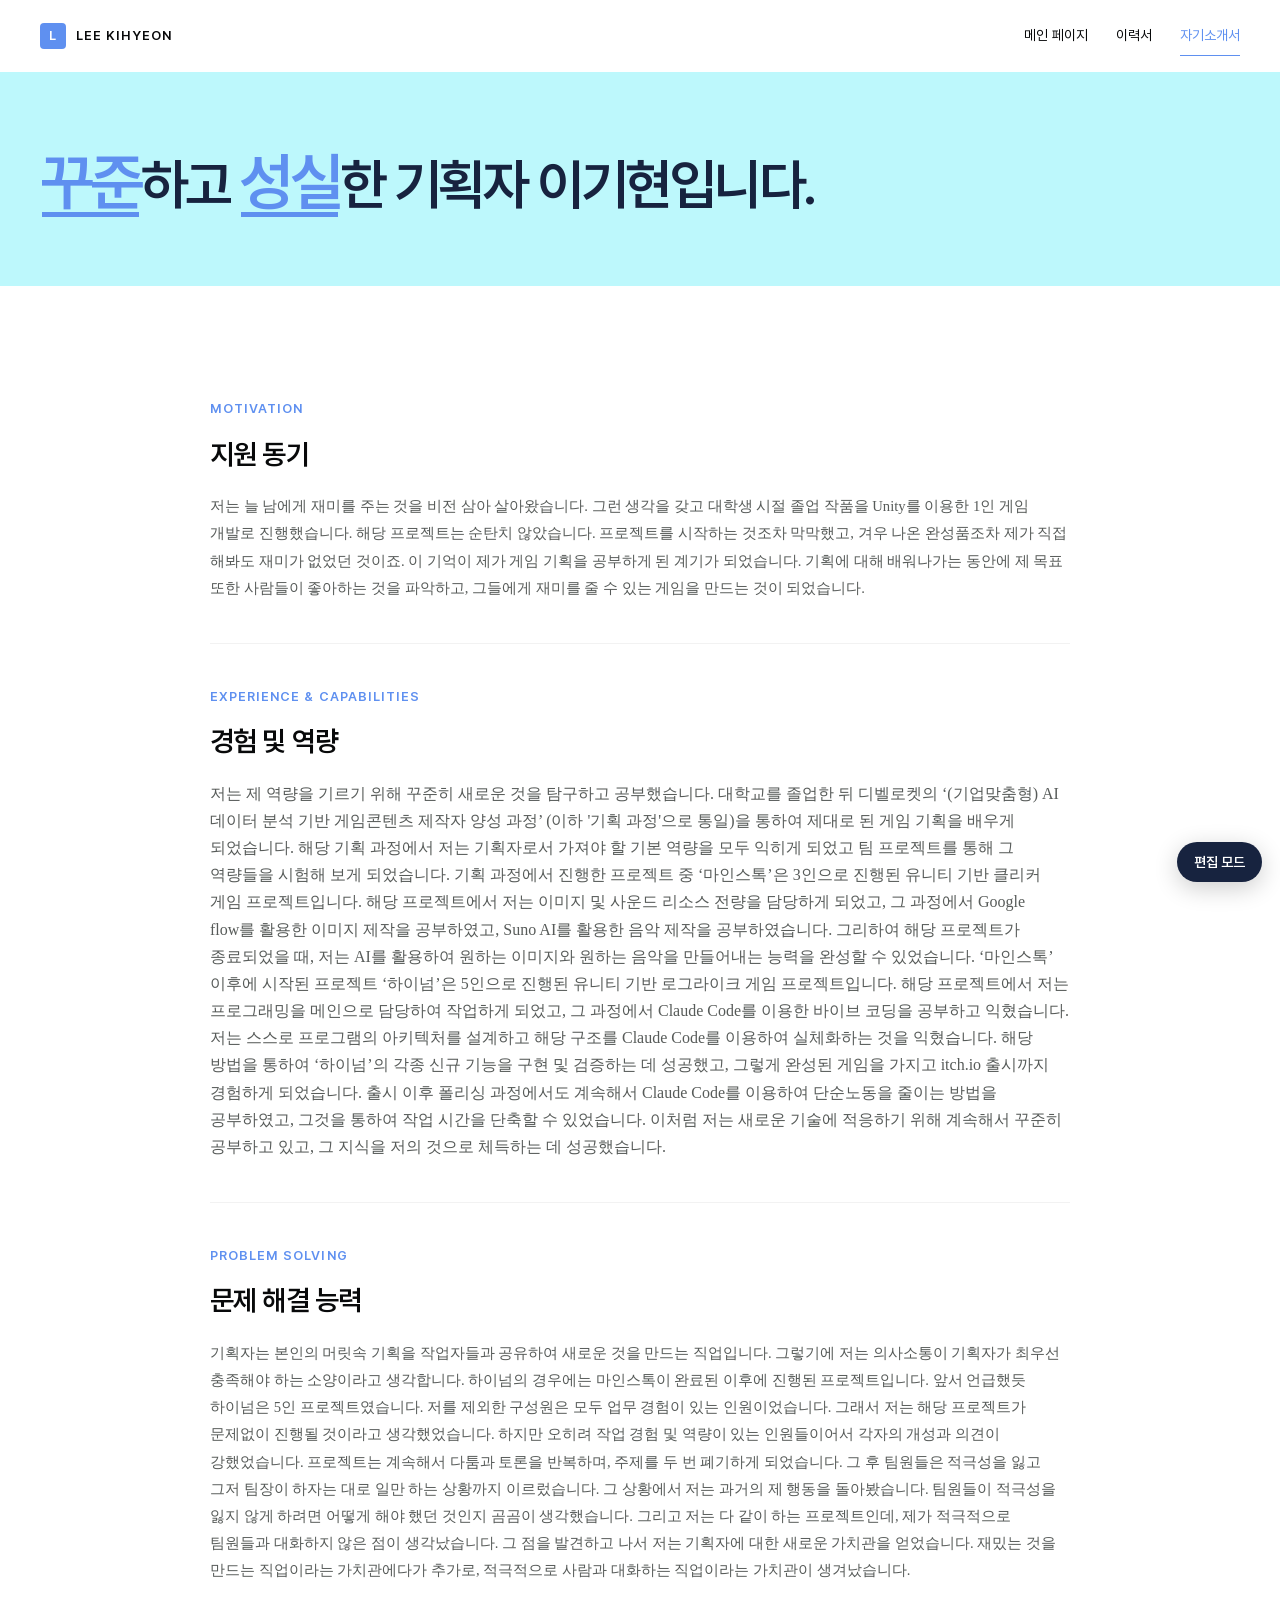
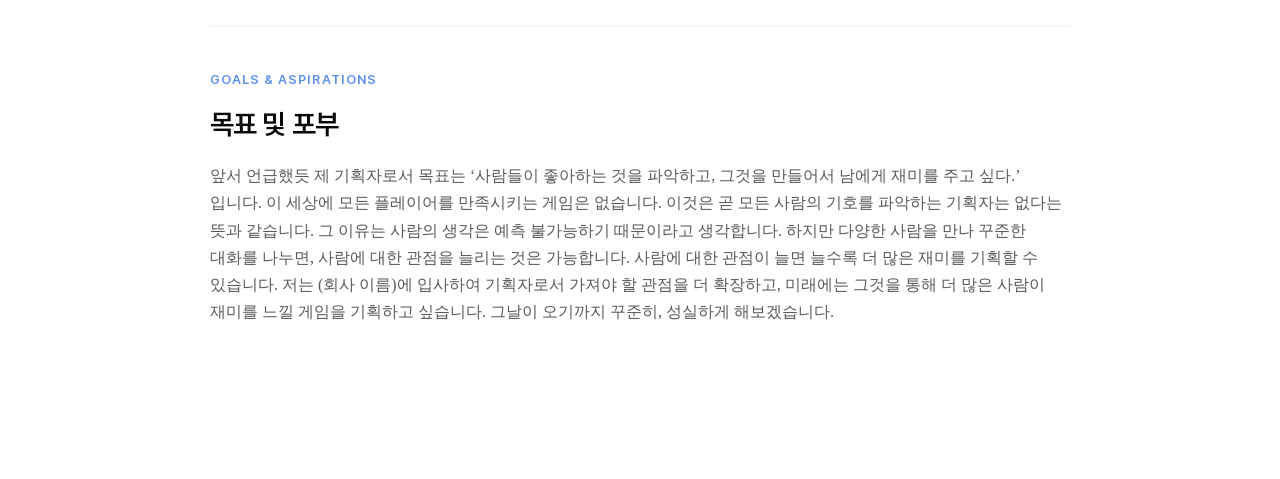
==== commit 416ade1a: "[ADD] 260911 문서 작성 능력 추가" ====
--- a/cover-letter.html
+++ b/cover-letter.html
@@ -38,12 +38,12 @@
 과거의 제 행동을 돌아봤습니다<span lang="EN-US">. </span>팀원들이 적극성을 잃지 않게 하려면 어떻게 해야 했던 것인지 곰곰이
 생각했습니다<span lang="EN-US">. </span>그리고 저는 다 같이 하는 프로젝트인데<span lang="EN-US">, </span>제가
 적극적으로 팀원들과 대화하지 않은 점이 생각났습니다<span lang="EN-US">. </span>그 점을 발견하고 나서 저는 기획자에 대한 새로운
-가치관을 얻었습니다<span lang="EN-US">. </span>재밌는 것을 만드는 직업이라는 가치관에다가 추가로<span lang="EN-US">, </span>적극적으로 사람과 대화하는 직업이라는 가치관이 생겨났습니다<span lang="EN-US">.</span></span></p></section><section class="chapter"><span class="tag">GOALS &amp; ASPIRATIONS</span><h2>목표 및 포부</h2><p><p class="MsoNormal" style="text-indent:11.0pt;mso-char-indent-count:1.0"><span style="font-family:&quot;Noto Sans KR&quot;">앞서 언급했듯 제 기획자로서 목표는 <span lang="EN-US">‘</span>사람들이
+가치관을 얻었습니다<span lang="EN-US">. </span>재밌는 것을 만드는 직업이라는 가치관에다가 추가로<span lang="EN-US">, </span>적극적으로 사람과 대화하는 직업이라는 가치관이 생겨났습니다<span lang="EN-US">.</span></span></p></section><section class="chapter"><span class="tag">GOALS &amp; ASPIRATIONS</span><h2>목표 및 포부</h2><p class="MsoNormal"><span style="font-family:&quot;Noto Sans KR&quot;">앞서 언급했듯 제 기획자로서 목표는 <span lang="EN-US">‘</span>사람들이
 좋아하는 것을 파악하고<span lang="EN-US">, </span>그것을 만들어서 남에게 재미를 주고 싶다<span lang="EN-US">.’
 </span>입니다<span lang="EN-US">. </span>이 세상에 모든 플레이어를 만족시키는 게임은 없습니다<span lang="EN-US">. </span>이것은 곧 모든 사람의 기호를 파악하는 기획자는 없다는 뜻과 같습니다<span lang="EN-US">. </span>그
 이유는 사람의 생각은 예측 불가능하기 때문이라고 생각합니다<span lang="EN-US">. </span>하지만 다양한 사람을 만나 꾸준한 대화를
 나누면<span lang="EN-US">, </span>사람에 대한 관점을 늘리는 것은 가능합니다<span lang="EN-US">. </span>사람에
 대한 관점이 늘면 늘수록 더 많은 재미를 기획할 수 있습니다<span lang="EN-US">. </span>저는<span lang="EN-US">
 (</span>회사 이름<span lang="EN-US">)</span>에 입사하여 기획자로서 가져야 할 관점을 더 확장하고<span lang="EN-US">, </span>미래에는 그것을 통해 더 많은 사람이 재미를 느낄 게임을 기획하고 싶습니다<span lang="EN-US">.
-</span>그날이 오기까지 꾸준히<span lang="EN-US">, </span>성실하게 해보겠습니다<span lang="EN-US">.<o:p></o:p></span></span></p></p></section></article></main><script src="editor.js"></script>
-</body></html>+</span>그날이 오기까지 꾸준히<span lang="EN-US">, </span>성실하게 해보겠습니다<span lang="EN-US">.<o:p></o:p></span></span></p></section></article></main><script src="editor.js"></script>
+</body></html>
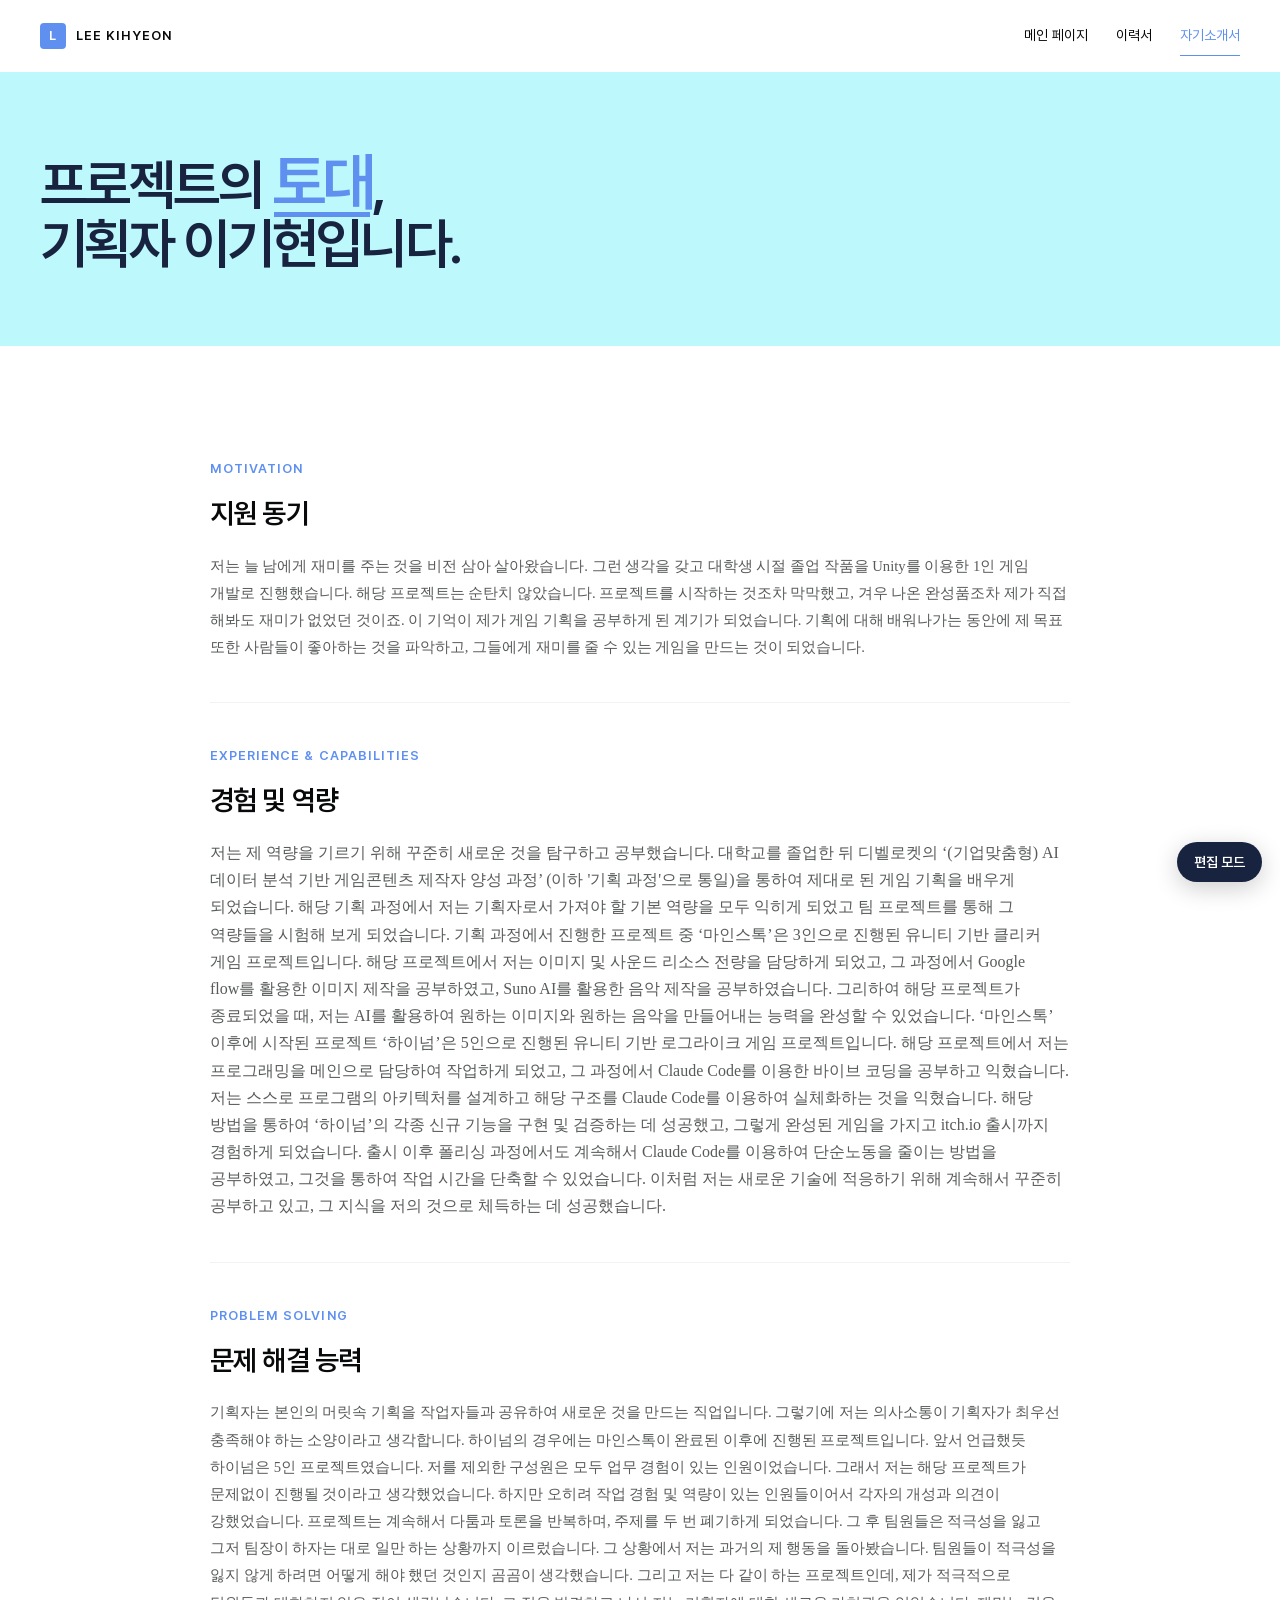
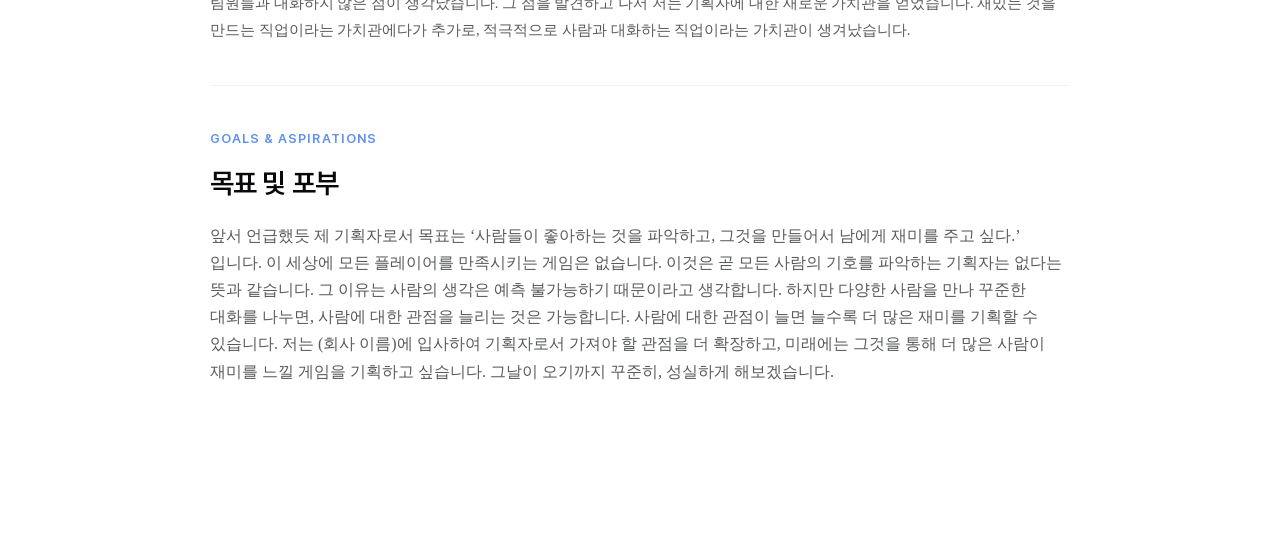
==== commit d062ddf8: "Match cover letter headline to main portfolio" ====
--- a/cover-letter.html
+++ b/cover-letter.html
@@ -4,7 +4,7 @@
 @font-face{font-family:Pretendard;src:url("fonts/Pretendard-Regular.woff2") format("woff2");font-weight:400;font-display:swap}@font-face{font-family:Pretendard;src:url("fonts/Pretendard-SemiBold.woff2") format("woff2");font-weight:600;font-display:swap}:root{--mint:#5F90F0;--ink:#08090a;--mist:#f2f2f2}*{box-sizing:border-box}html{-webkit-text-size-adjust:100%}body{margin:0;color:var(--ink);font:16px/1.7 Pretendard,-apple-system,BlinkMacSystemFont,"Apple SD Gothic Neo",sans-serif;word-break:keep-all}.topbar{position:sticky;top:0;z-index:4;display:flex;align-items:center;justify-content:space-between;height:72px;padding:0 max(24px,calc((100vw - 1200px)/2));background:#fff}.brand{display:flex;gap:10px;align-items:center;color:inherit;font-size:13px;font-weight:600;letter-spacing:.08em;text-decoration:none}.brand-mark{display:grid;place-items:center;width:26px;height:26px;border-radius:4px;background:var(--mint);color:#fff}nav{display:flex;gap:28px;font-size:14px;font-weight:500}nav a{padding:8px 0;border-bottom:1px solid transparent;color:inherit;text-decoration:none}nav a:hover,nav a.active{color:var(--mint);border-color:var(--mint)}.hero{padding:82px max(24px,calc((100vw - 1200px)/2)) 72px;background:var(--mint);color:#fff}.eyebrow{margin:0 0 14px;font-size:13px;font-weight:600;letter-spacing:.09em;opacity:.84}.hero h1{margin:0;font-size:clamp(44px,6vw,72px);line-height:1.1;letter-spacing:-.05em}.letter{max-width:860px;margin:0 auto;padding:112px 0}.chapter{padding:42px 0;border-top:1px solid var(--mist)}.chapter:first-child{padding-top:0;border-top:0}.chapter h2{margin:0 0 14px;font-size:28px;letter-spacing:-.03em}.chapter p{margin:0;color:#575b59}.tag{display:block;margin-bottom:10px;color:var(--mint);font-size:13px;font-weight:600;letter-spacing:.08em}@media(max-width:900px){.letter{margin:0 24px}}@media(max-width:640px){.topbar{height:62px;padding:0 20px}nav{gap:16px;font-size:13px}.hero{padding:70px 20px 56px}.letter{margin:0 20px;padding:76px 0}.chapter{padding:34px 0}}
 .hero{background:#BDF8FC;color:#17233F}.hero p:last-child{opacity:.72}.hero h1{max-width:none;font-size:clamp(15px,4.3vw,64px);font-weight:600;line-height:1.08;letter-spacing:-.065em;white-space:nowrap}.hero h1 em{position:relative;display:inline-block;color:#5F90F0;font-size:calc(1em + 8px);font-style:normal;line-height:.9}.hero h1 em:after{position:absolute;right:2px;bottom:-6px;left:2px;height:5px;background:#5F90F0;content:""}</style><link rel="stylesheet" href="editor.css"></head><body class="">
 <header class="topbar"><a class="brand" href="index.html"><span class="brand-mark">L</span><span>LEE KIHYEON</span></a><nav aria-label="페이지 이동"><a href="index.html">메인 페이지</a><a href="resume.html">이력서</a><a class="active" href="cover-letter.html">자기소개서</a></nav></header>
-<main><section class="hero"><h1><em>꾸준</em>하고 <em>성실</em>한 기획자 이기현입니다.</h1></section><article class="letter"><section class="chapter"><span class="tag">MOTIVATION</span><h2>지원 동기</h2><p class=""><span style="font-size:11.0pt;mso-bidi-font-size:12.0pt;
+<main><section class="hero"><h1>프로젝트의 <em>토대</em>,<br>기획자 이기현입니다.</h1></section><article class="letter"><section class="chapter"><span class="tag">MOTIVATION</span><h2>지원 동기</h2><p class=""><span style="font-size:11.0pt;mso-bidi-font-size:12.0pt;
 font-family:&quot;Noto Sans KR&quot;;mso-bidi-font-family:&quot;Times New Roman&quot;;mso-bidi-theme-font:
 minor-bidi;mso-ansi-language:EN-US;mso-fareast-language:KO;mso-bidi-language:
 AR-SA">저는 늘 남에게 재미를 주는 것을 비전 삼아 살아왔습니다<span lang="EN-US">. </span>그런 생각을 갖고 대학생 시절
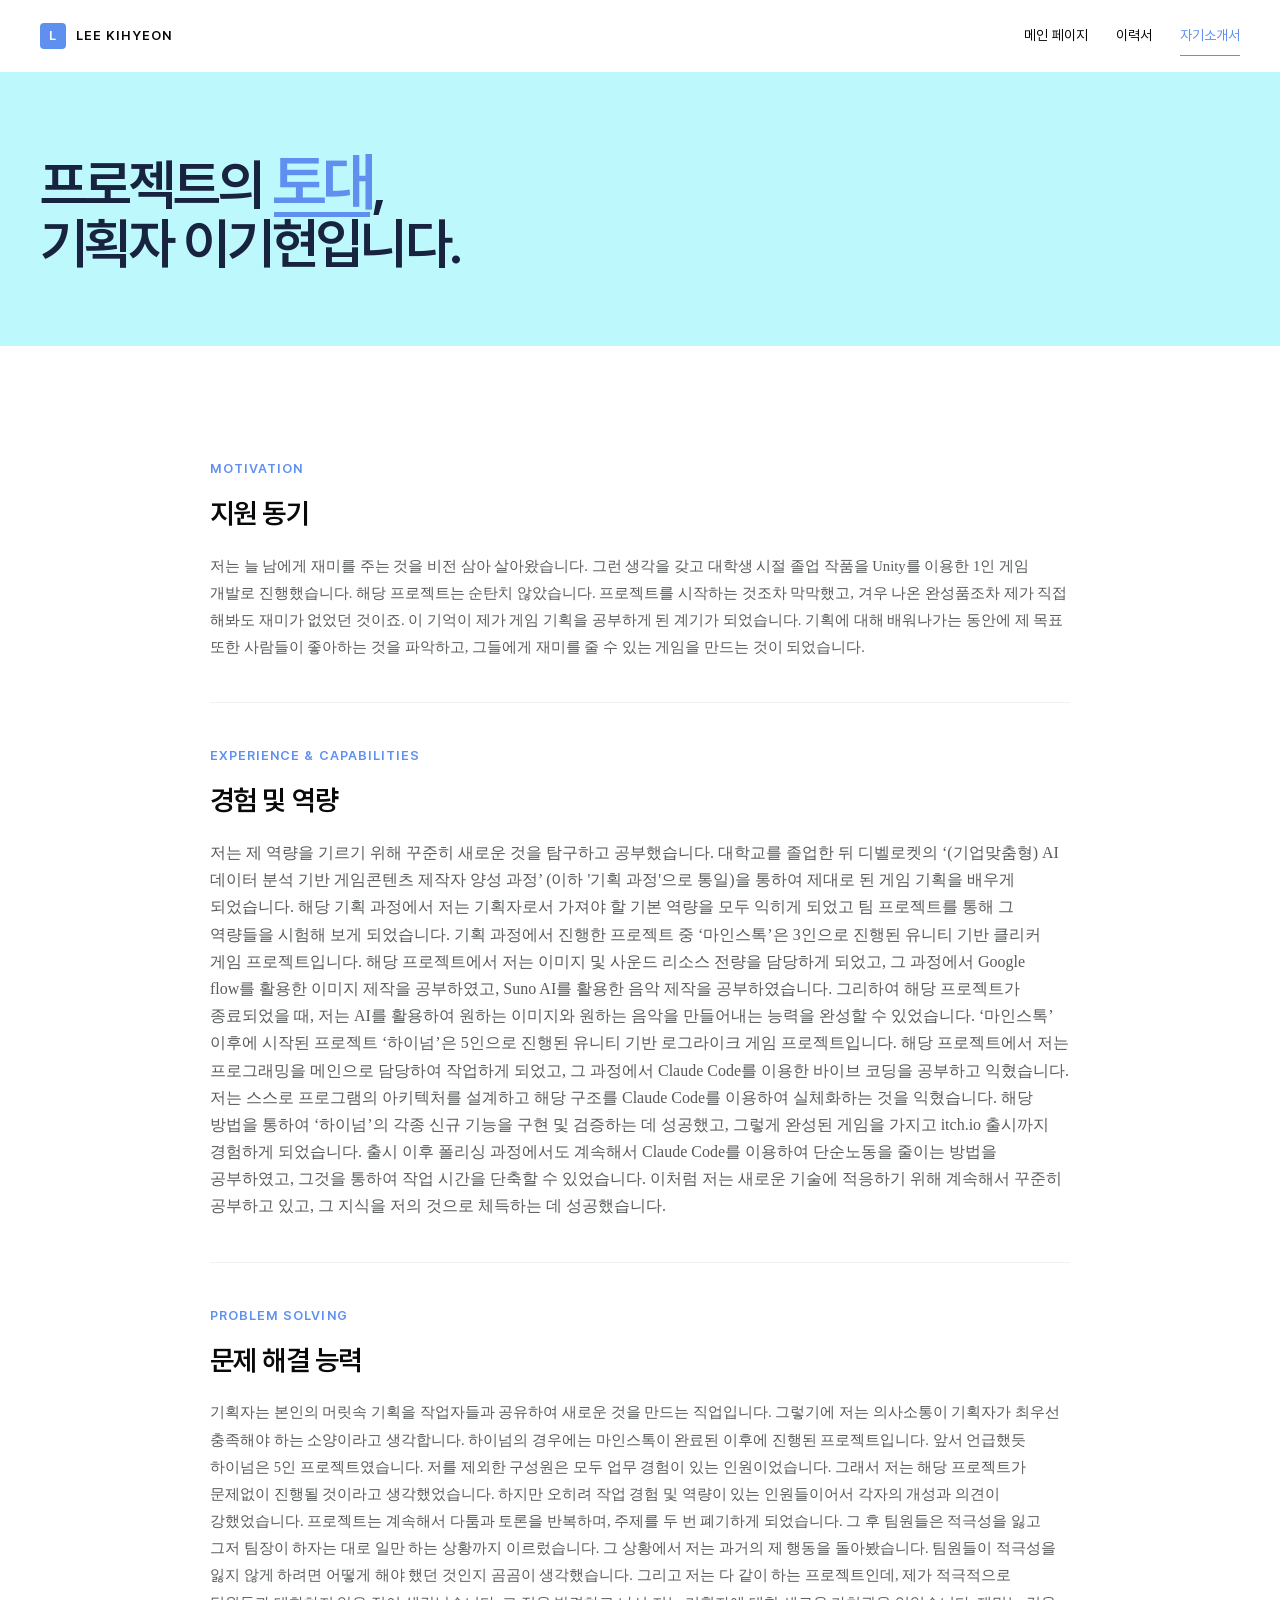
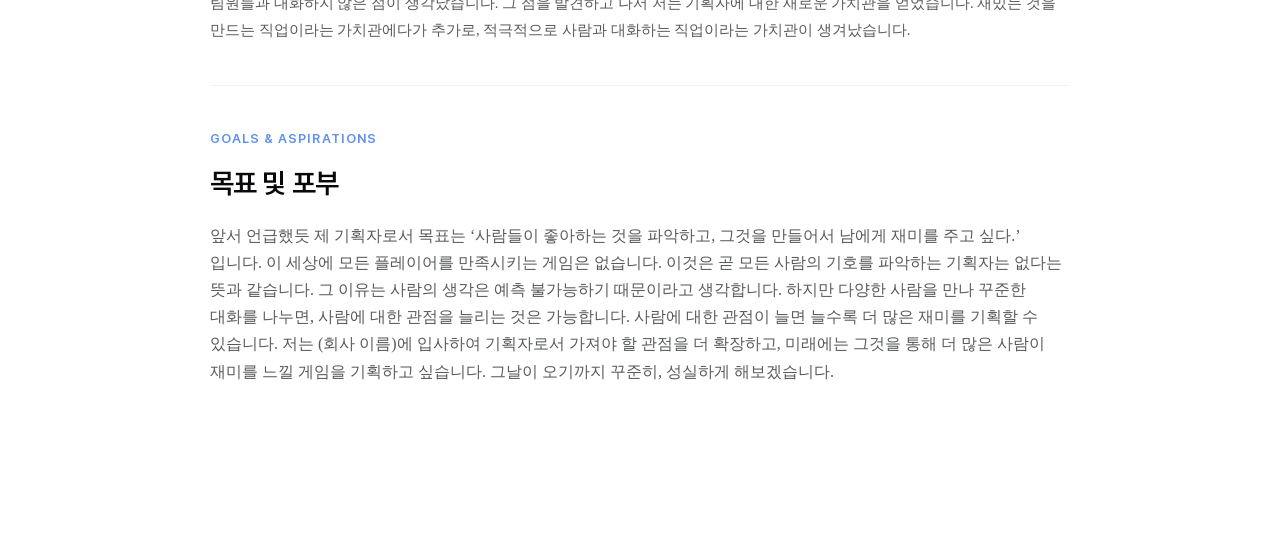
==== commit 6b4ff395: "[MOD] 261127 이력서 수정" ====
--- a/cover-letter.html
+++ b/cover-letter.html
@@ -2,7 +2,7 @@
 <html lang="ko"><head><style>:root{--mint:#5F90F0}.hero{background:#BDF8FC;color:#17233F}.hero p:last-child{opacity:.72}</style>
 <meta charset="utf-8"><meta name="viewport" content="width=device-width,initial-scale=1,viewport-fit=cover"><title>이기현 | 자기소개서</title><style>
 @font-face{font-family:Pretendard;src:url("fonts/Pretendard-Regular.woff2") format("woff2");font-weight:400;font-display:swap}@font-face{font-family:Pretendard;src:url("fonts/Pretendard-SemiBold.woff2") format("woff2");font-weight:600;font-display:swap}:root{--mint:#5F90F0;--ink:#08090a;--mist:#f2f2f2}*{box-sizing:border-box}html{-webkit-text-size-adjust:100%}body{margin:0;color:var(--ink);font:16px/1.7 Pretendard,-apple-system,BlinkMacSystemFont,"Apple SD Gothic Neo",sans-serif;word-break:keep-all}.topbar{position:sticky;top:0;z-index:4;display:flex;align-items:center;justify-content:space-between;height:72px;padding:0 max(24px,calc((100vw - 1200px)/2));background:#fff}.brand{display:flex;gap:10px;align-items:center;color:inherit;font-size:13px;font-weight:600;letter-spacing:.08em;text-decoration:none}.brand-mark{display:grid;place-items:center;width:26px;height:26px;border-radius:4px;background:var(--mint);color:#fff}nav{display:flex;gap:28px;font-size:14px;font-weight:500}nav a{padding:8px 0;border-bottom:1px solid transparent;color:inherit;text-decoration:none}nav a:hover,nav a.active{color:var(--mint);border-color:var(--mint)}.hero{padding:82px max(24px,calc((100vw - 1200px)/2)) 72px;background:var(--mint);color:#fff}.eyebrow{margin:0 0 14px;font-size:13px;font-weight:600;letter-spacing:.09em;opacity:.84}.hero h1{margin:0;font-size:clamp(44px,6vw,72px);line-height:1.1;letter-spacing:-.05em}.letter{max-width:860px;margin:0 auto;padding:112px 0}.chapter{padding:42px 0;border-top:1px solid var(--mist)}.chapter:first-child{padding-top:0;border-top:0}.chapter h2{margin:0 0 14px;font-size:28px;letter-spacing:-.03em}.chapter p{margin:0;color:#575b59}.tag{display:block;margin-bottom:10px;color:var(--mint);font-size:13px;font-weight:600;letter-spacing:.08em}@media(max-width:900px){.letter{margin:0 24px}}@media(max-width:640px){.topbar{height:62px;padding:0 20px}nav{gap:16px;font-size:13px}.hero{padding:70px 20px 56px}.letter{margin:0 20px;padding:76px 0}.chapter{padding:34px 0}}
-.hero{background:#BDF8FC;color:#17233F}.hero p:last-child{opacity:.72}.hero h1{max-width:none;font-size:clamp(15px,4.3vw,64px);font-weight:600;line-height:1.08;letter-spacing:-.065em;white-space:nowrap}.hero h1 em{position:relative;display:inline-block;color:#5F90F0;font-size:calc(1em + 8px);font-style:normal;line-height:.9}.hero h1 em:after{position:absolute;right:2px;bottom:-6px;left:2px;height:5px;background:#5F90F0;content:""}</style><link rel="stylesheet" href="editor.css"></head><body class="">
+.hero{background:#BDF8FC;color:#17233F}.hero p:last-child{opacity:.72}.hero h1{max-width:none;font-size:clamp(15px,4.3vw,64px);font-weight:600;line-height:1.08;letter-spacing:-.065em;white-space:nowrap}.hero h1 em{position:relative;display:inline-block;color:#5F90F0;font-size:calc(1em + 8px);font-style:normal;line-height:.9}.hero h1 em:after{position:absolute;right:2px;bottom:-6px;left:2px;height:5px;background:#5F90F0;content:""}</style></head><body class="">
 <header class="topbar"><a class="brand" href="index.html"><span class="brand-mark">L</span><span>LEE KIHYEON</span></a><nav aria-label="페이지 이동"><a href="index.html">메인 페이지</a><a href="resume.html">이력서</a><a class="active" href="cover-letter.html">자기소개서</a></nav></header>
 <main><section class="hero"><h1>프로젝트의 <em>토대</em>,<br>기획자 이기현입니다.</h1></section><article class="letter"><section class="chapter"><span class="tag">MOTIVATION</span><h2>지원 동기</h2><p class=""><span style="font-size:11.0pt;mso-bidi-font-size:12.0pt;
 font-family:&quot;Noto Sans KR&quot;;mso-bidi-font-family:&quot;Times New Roman&quot;;mso-bidi-theme-font:
@@ -45,5 +45,5 @@
 나누면<span lang="EN-US">, </span>사람에 대한 관점을 늘리는 것은 가능합니다<span lang="EN-US">. </span>사람에
 대한 관점이 늘면 늘수록 더 많은 재미를 기획할 수 있습니다<span lang="EN-US">. </span>저는<span lang="EN-US">
 (</span>회사 이름<span lang="EN-US">)</span>에 입사하여 기획자로서 가져야 할 관점을 더 확장하고<span lang="EN-US">, </span>미래에는 그것을 통해 더 많은 사람이 재미를 느낄 게임을 기획하고 싶습니다<span lang="EN-US">.
-</span>그날이 오기까지 꾸준히<span lang="EN-US">, </span>성실하게 해보겠습니다<span lang="EN-US">.<o:p></o:p></span></span></p></section></article></main><script src="editor.js"></script>
+</span>그날이 오기까지 꾸준히<span lang="EN-US">, </span>성실하게 해보겠습니다<span lang="EN-US">.<o:p></o:p></span></span></p></section></article></main>
 </body></html>
